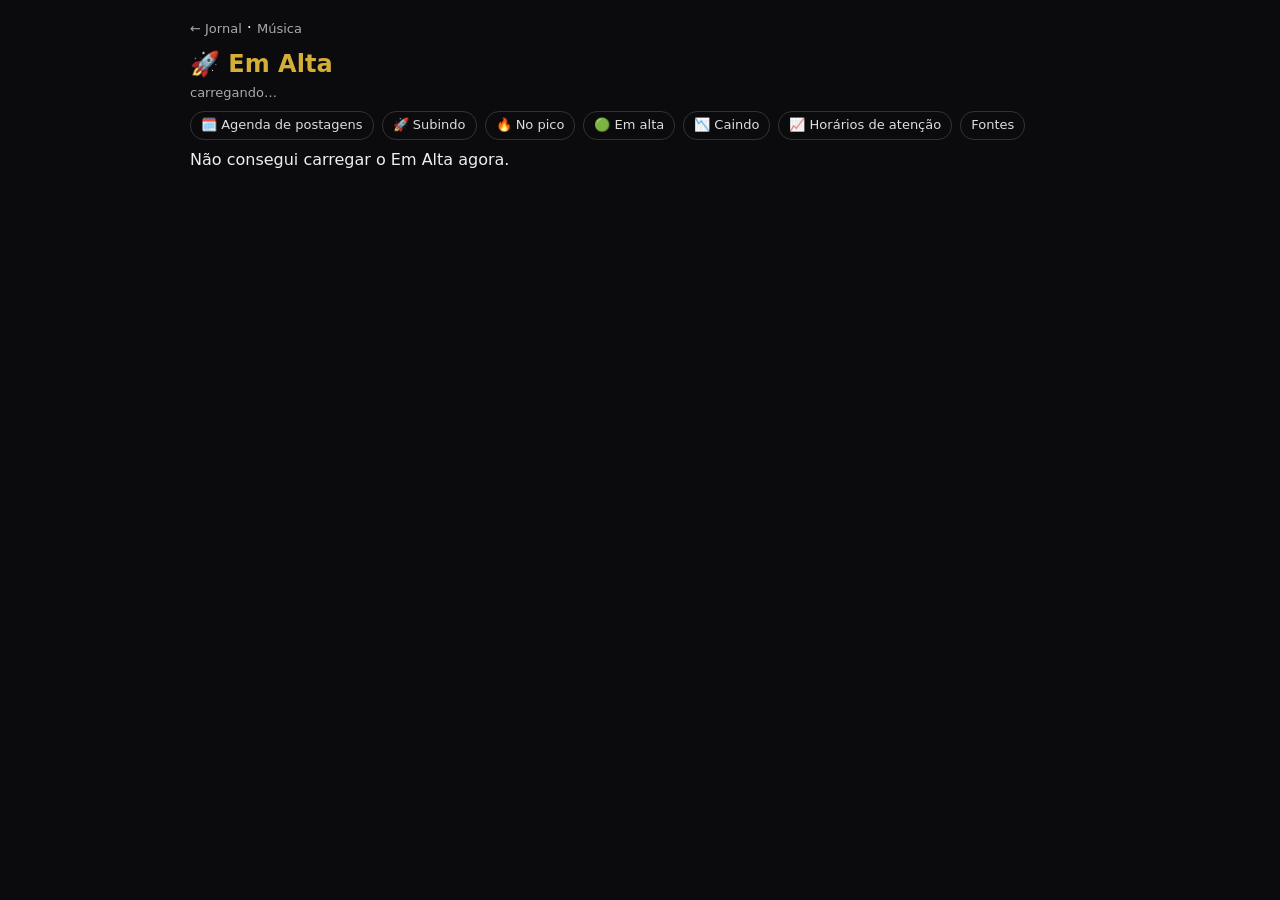
==== emalta.html @ 2f7ef6e5 "Em Alta (fases 1 e 2): mais comentado no Brasil e no mundo cruzando Google Trends BR/EUA, X (trends2" ====
<!doctype html><html lang="pt-BR"><head><meta charset="utf-8"><meta name="viewport" content="width=device-width,initial-scale=1">
<title>Em Alta · Jornal Visão da Fênix</title><link rel="icon" href="favicon-32.png"><meta name="theme-color" content="#0b0b0d">
<style>body{margin:0;background:#0b0b0d;color:#eee;font:16px/1.45 system-ui,sans-serif}main{max-width:900px;margin:auto;padding:16px}
h1{font-size:24px;color:#d4af37;margin:8px 0 2px}h2{font-size:19px;margin:28px 0 6px;color:#d4af37}.m{color:#aaa;font-size:13px}
nav{position:sticky;top:0;background:#0b0b0dee;padding:8px 0;display:flex;gap:8px;flex-wrap:wrap;z-index:2}nav a{font-size:13px;padding:4px 10px;border:1px solid #333;border-radius:14px;color:#ddd;text-decoration:none}
a{color:#fff}.it{background:#141418;border:1px solid #26262c;border-radius:10px;padding:10px 12px;margin:8px 0}.it.sub{border-left:4px solid #5fd38d}.it.pic{border-left:4px solid #d4af37}.it.cai{border-left:4px solid #777;opacity:.8}
.et{font-weight:700;font-size:13px;margin-right:6px}.nm{font-weight:700;font-size:17px}.ok{color:#5fd38d;font-size:13px;font-weight:600}.ap{color:#e8c25a;font-size:13px;font-weight:600}
.vz{font-size:13px;color:#bbb}.vz a{color:#9fd0ff;text-decoration:none}.slot{display:flex;gap:12px;align-items:baseline;padding:9px 12px;background:#141418;border-radius:10px;margin:6px 0;border:1px solid #26262c}
.slot b{font-size:20px;color:#d4af37;min-width:64px}.slot.passou{opacity:.45}.barras{display:grid;grid-template-columns:repeat(24,1fr);gap:3px;align-items:end;height:140px;margin:8px 0 2px}
.barras div{background:#d4af37;border-radius:3px 3px 0 0;min-height:2px}.barras div.top{background:#5fd38d}.hs{display:grid;grid-template-columns:repeat(24,1fr);gap:3px;font-size:10px;color:#888;text-align:center}
.f{font-size:13px;color:#aaa}.f b{color:#5fd38d}.f i{color:#e8c25a;font-style:normal}</style></head>
<body><main><a href="./" class="m" style="text-decoration:none">← Jornal</a> · <a href="musica.html" class="m" style="text-decoration:none">Música</a>
<h1>🚀 Em Alta</h1><div class="m" id="at">carregando…</div>
<nav><a href="#agenda">🗓️ Agenda de postagens</a><a href="#subindo">🚀 Subindo</a><a href="#pico">🔥 No pico</a><a href="#estavel">🟢 Em alta</a><a href="#caindo">📉 Caindo</a><a href="#curva">📈 Horários de atenção</a><a href="#fontes">Fontes</a></nav>
<div id="r"></div></main>
<script>
const e=s=>String(s??'').replace(/[&<>"]/g,c=>({'&':'&amp;','<':'&lt;','>':'&gt;','"':'&quot;'}[c]));
const NOMES={subindo:['🚀 Subindo','apareceu há pouco ou está crescendo agora'],pico:['🔥 No pico','em 3 fontes ou mais, no topo'],estavel:['🟢 Em alta','estável'],caindo:['📉 Caindo','perdendo posição']};
const CL={subindo:'sub',pico:'pic',estavel:'',caindo:'cai'};
const FN={googleTrendsBrasil:'Google Trends Brasil',googleTrendsEUA:'Google Trends EUA',xBrasil:'X Brasil (trends24)',xMundo:'X mundo (trends24)',googleNoticiasBrasil:'Google Notícias Brasil',googleNoticiasMundo:'Google Notícias Mundo',imprensa:'Imprensa do jornal (mesmo fato em vários veículos)',wikipedia:'Wikipedia (mais lidas)',atencao:'Curva de atenção (Wikipedia por hora)'};
const item=i=>'<div class="it '+CL[i.etiqueta]+'" id="i-'+e(i.id)+'"><span class="et">'+e(i.rotulo)+'</span><span class="nm">'+e(i.nome)+'</span>'+
 (i.manchete&&i.manchete!==i.nome?'<div><a href="'+e(i.link)+'" target="_blank" rel="noopener">'+e(i.manchete)+'</a></div>':'')+
 (i.motivo.length?'<div class="m">Por quê: '+e(i.motivo.join(' · '))+'</div>':'')+'<div class="m">'+e(i.numerosTexto)+' · fontes: '+e(i.tiposNomes.join(', '))+' · confiança '+e(i.confianca)+'</div>'+
 '<div>'+(i.publicavel?'<span class="ok">✅ '+i.veiculos.length+' veículos diferentes: pode virar post</span>':'<span class="ap">🔎 Em apuração: menos de 2 veículos, ainda não pode virar post</span>')+'</div>'+
 (i.veiculos.length?'<div class="vz">'+i.veiculos.slice(0,8).map(v=>'<a href="'+e(v.link)+'" target="_blank" rel="noopener" title="'+e(v.titulo)+'">'+e(v.nome)+'</a>').join(' · ')+'</div>':'')+'</div>';
fetch('emalta.json',{cache:'no-store'}).then(r=>r.json()).then(j=>{
 document.getElementById('at').textContent='Atualizado '+j.atualizado.replace('T',' ')+' (Brasília) · '+j.itens.length+' assuntos · lista sem tamanho fixo: entra tudo o que passa no corte.';
 let o='<div class="m">'+e(j.explica)+'</div>';
 const A=j.agenda||{};o+='<h2 id="agenda">🗓️ Agenda de postagens de hoje</h2><div class="m">'+e(A.explica||'')+'</div>'+
  (A.slots||[]).map(s=>'<div class="slot'+(s.passou?' passou':'')+'"><b>'+e(s.hora)+'</b><div>'+(s.passou?'já passou':s.item?'<a href="#i-'+e(s.item.id)+'">'+e(s.item.nome)+'</a> '+(s.item.publicavel?'<span class="ok">✅</span>':'<span class="ap">🔎</span>'):'livre')+
  '<div class="m">'+(s.acima>=0?s.acima+'% acima da média do dia':'abaixo da média')+' ('+e(s.tipoDia)+')</div></div></div>').join('');
 for(const k of ['subindo','pico','estavel','caindo']){const l=j.itens.filter(i=>i.etiqueta===k);o+='<h2 id="'+k+'">'+NOMES[k][0]+' ('+l.length+')</h2><div class="m">'+NOMES[k][1]+'</div>'+(l.length?l.map(item).join(''):'<div class="m">Nada agora.</div>');}
 const C=A.curva||{};const bar=(p,t)=>{if(!p)return '';const mx=Math.max(...p),tops=[...p].map((v,h)=>[v,h]).filter(x=>x[1]>=7).sort((a,b)=>b[0]-a[0]).slice(0,4).map(x=>x[1]);
  return '<h3 style="font-size:15px;margin:14px 0 0">'+t+'</h3><div class="barras">'+p.map((v,h)=>'<div class="'+(tops.includes(h)?'top':'')+'" style="height:'+Math.round(v/mx*100)+'%" title="'+String(h).padStart(2,'0')+'h: '+v+'% do dia"></div>').join('')+'</div><div class="hs">'+p.map((v,h)=>'<span>'+h+'</span>').join('')+'</div>';};
 o+='<h2 id="curva">📈 Horários de atenção do público brasileiro</h2><div class="m">Parte de cada hora no total de visitas do dia na Wikipedia em português (horário de Brasília). Medido em '+(C.dias||0)+' dias completos'+(C.de?' ('+e(C.de)+' a '+e(C.ate)+')':'')+'. Em verde, as horas mais fortes depois das 7h. É a atenção do público em geral, não dos seus seguidores.</div>'+
  bar(C.uteis,'Dias úteis ('+(C.diasUteis||0)+' dias)')+bar(C.fimDeSemana,'Fim de semana ('+(C.diasFimDeSemana||0)+' dias)');
 o+='<h2 id="fontes">Fontes desta rodada</h2><div class="f">'+Object.entries(j.fontes).map(([k,v])=>(FN[k]||k)+': '+(v.ok?'<b>ok</b> ('+v.itens+')':'<i>sem resposta agora</i>')).join(' · ')+'</div><div class="m" style="margin-top:8px">Só fontes públicas, sem login e sem IA. YouTube Em Alta (acabou em 2025), TikTok, Reddit e GDELT ficam de fora porque não abrem de forma pública e estável.</div>';
 document.getElementById('r').innerHTML=o;}).catch(()=>{document.getElementById('r').textContent='Não consegui carregar o Em Alta agora.';});
</script></body></html>
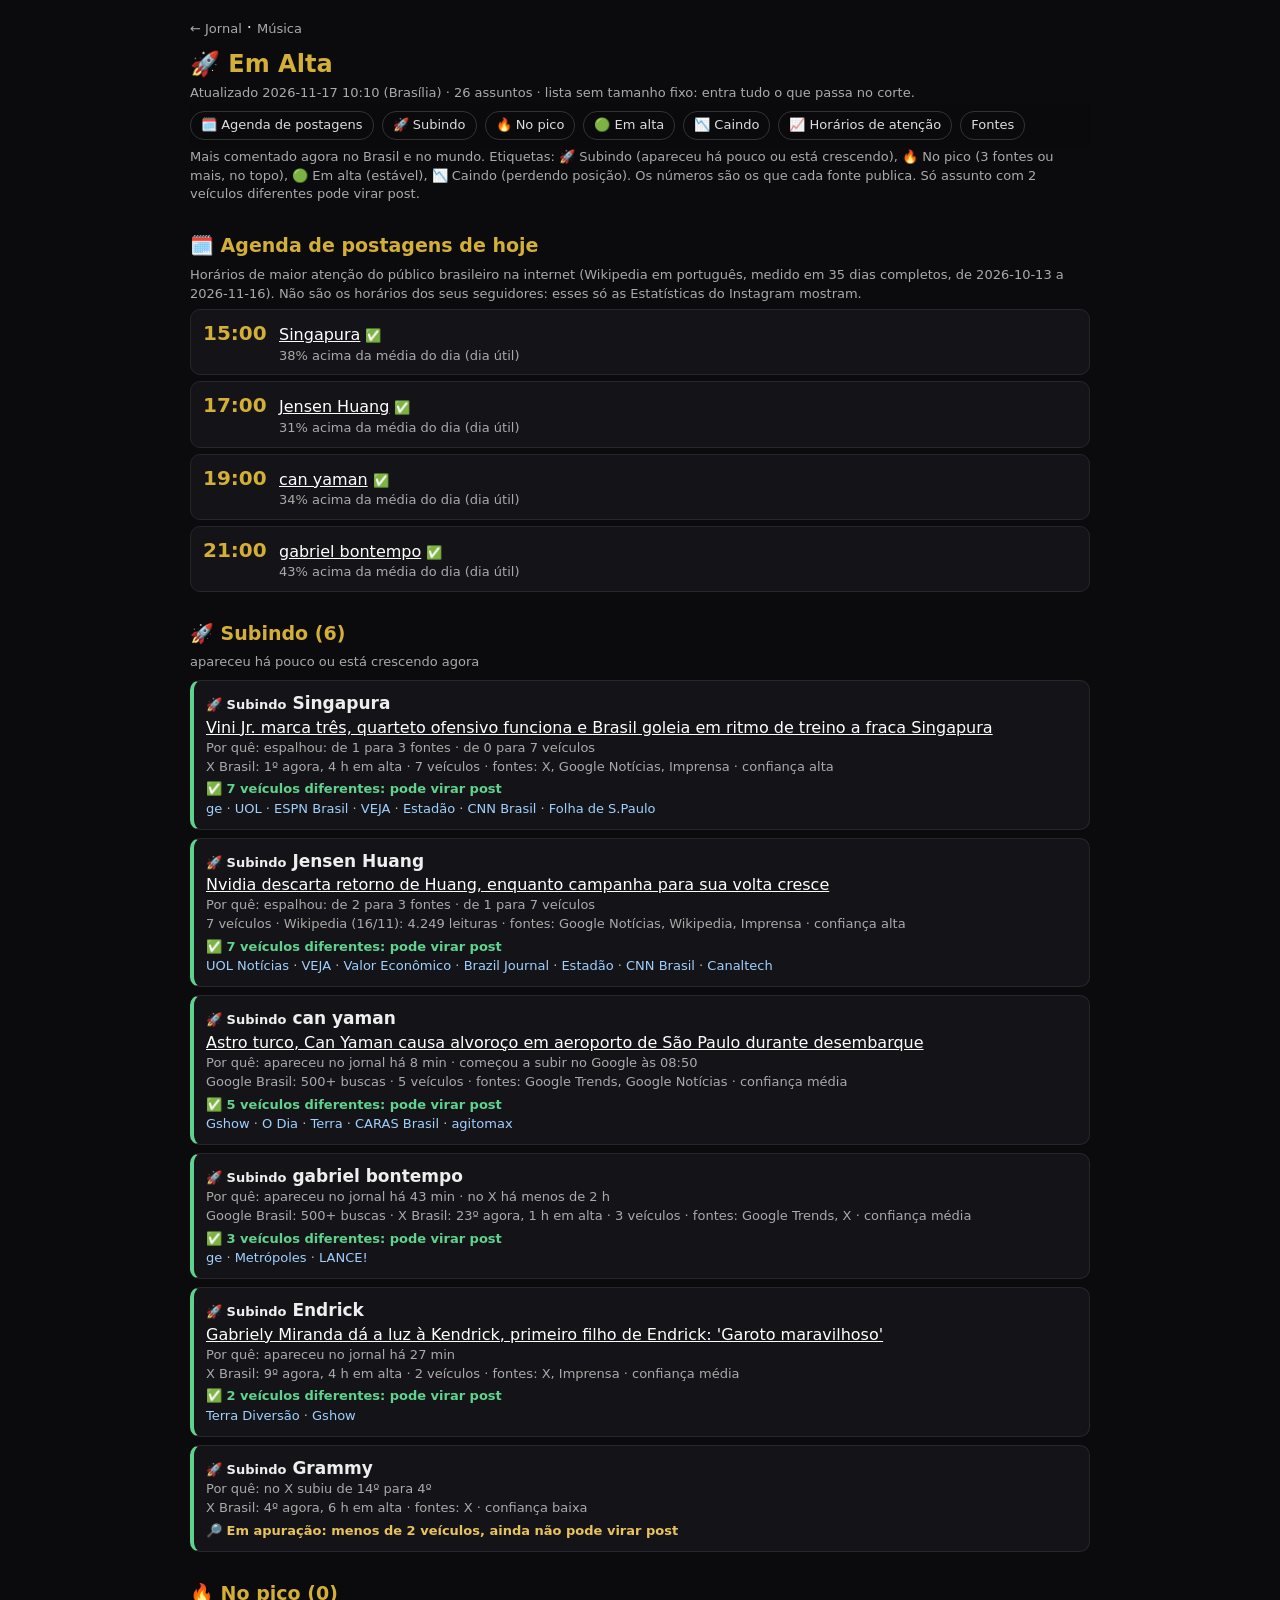
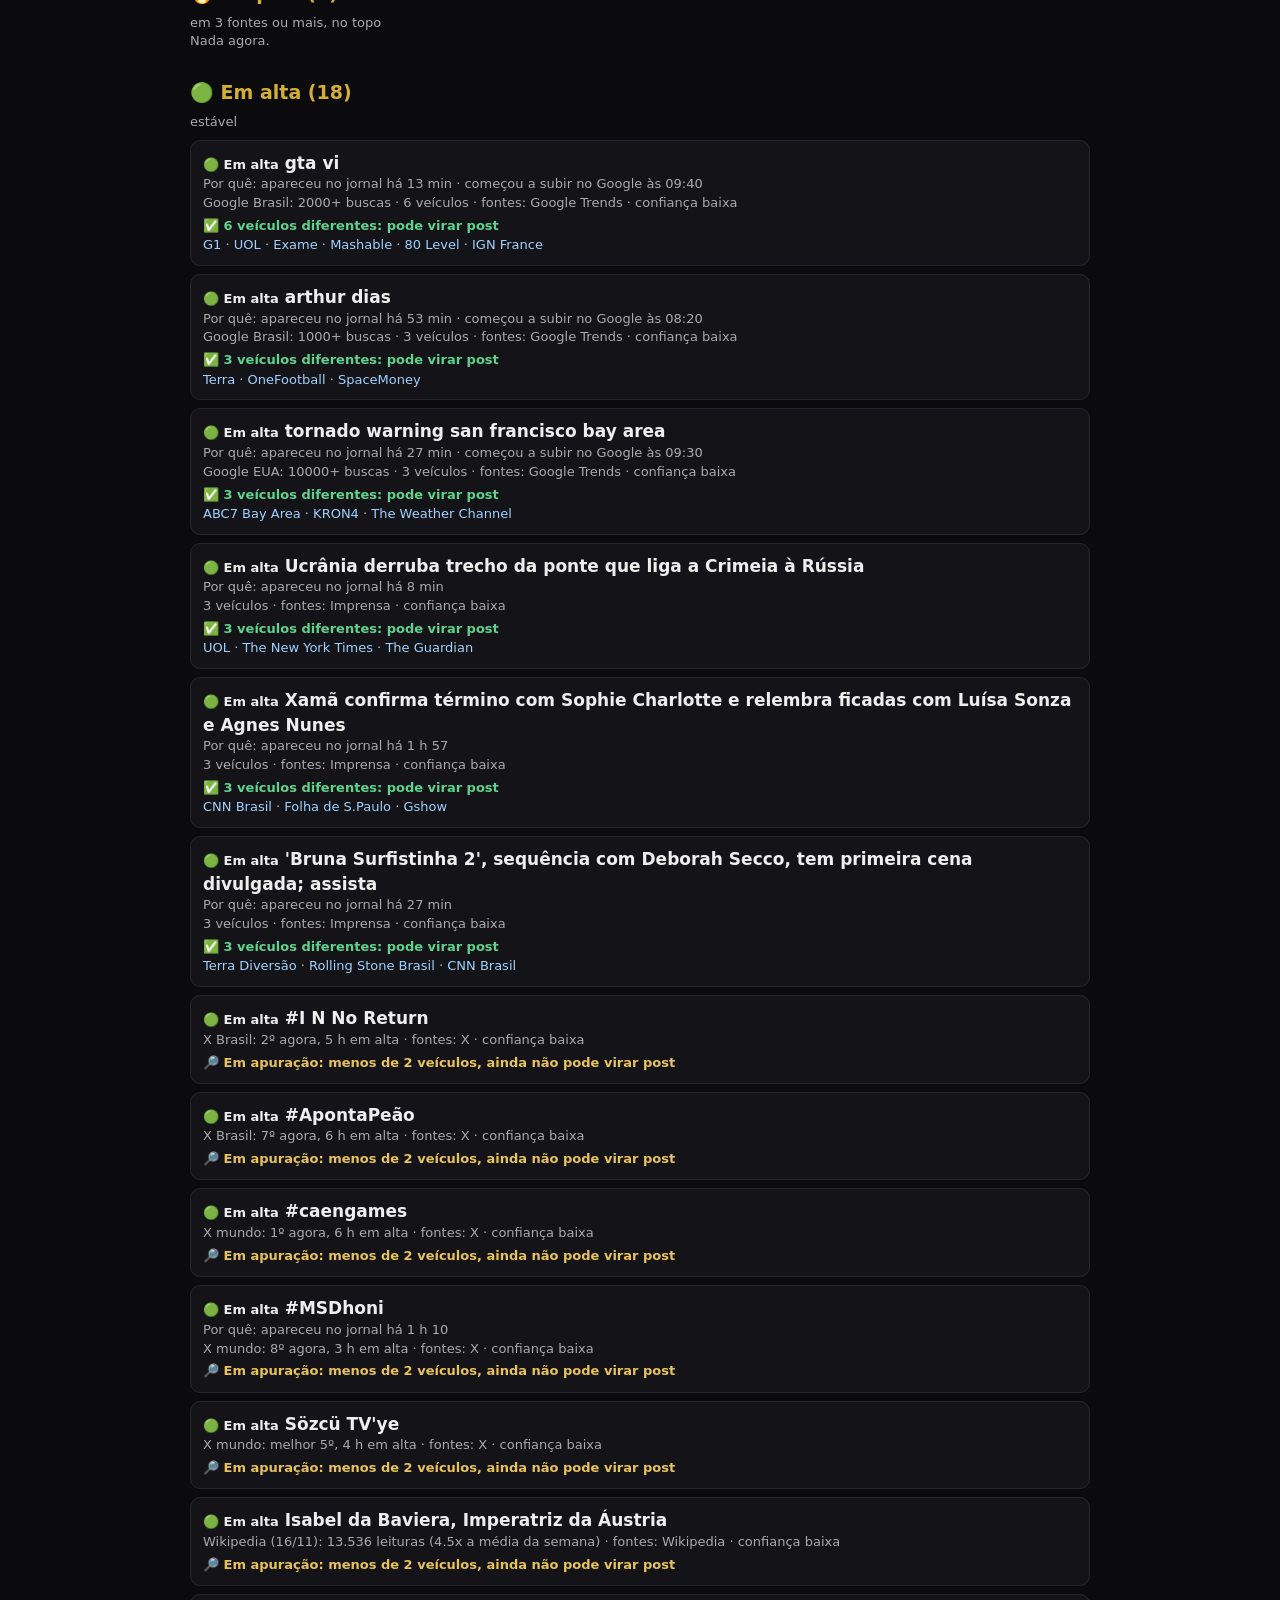
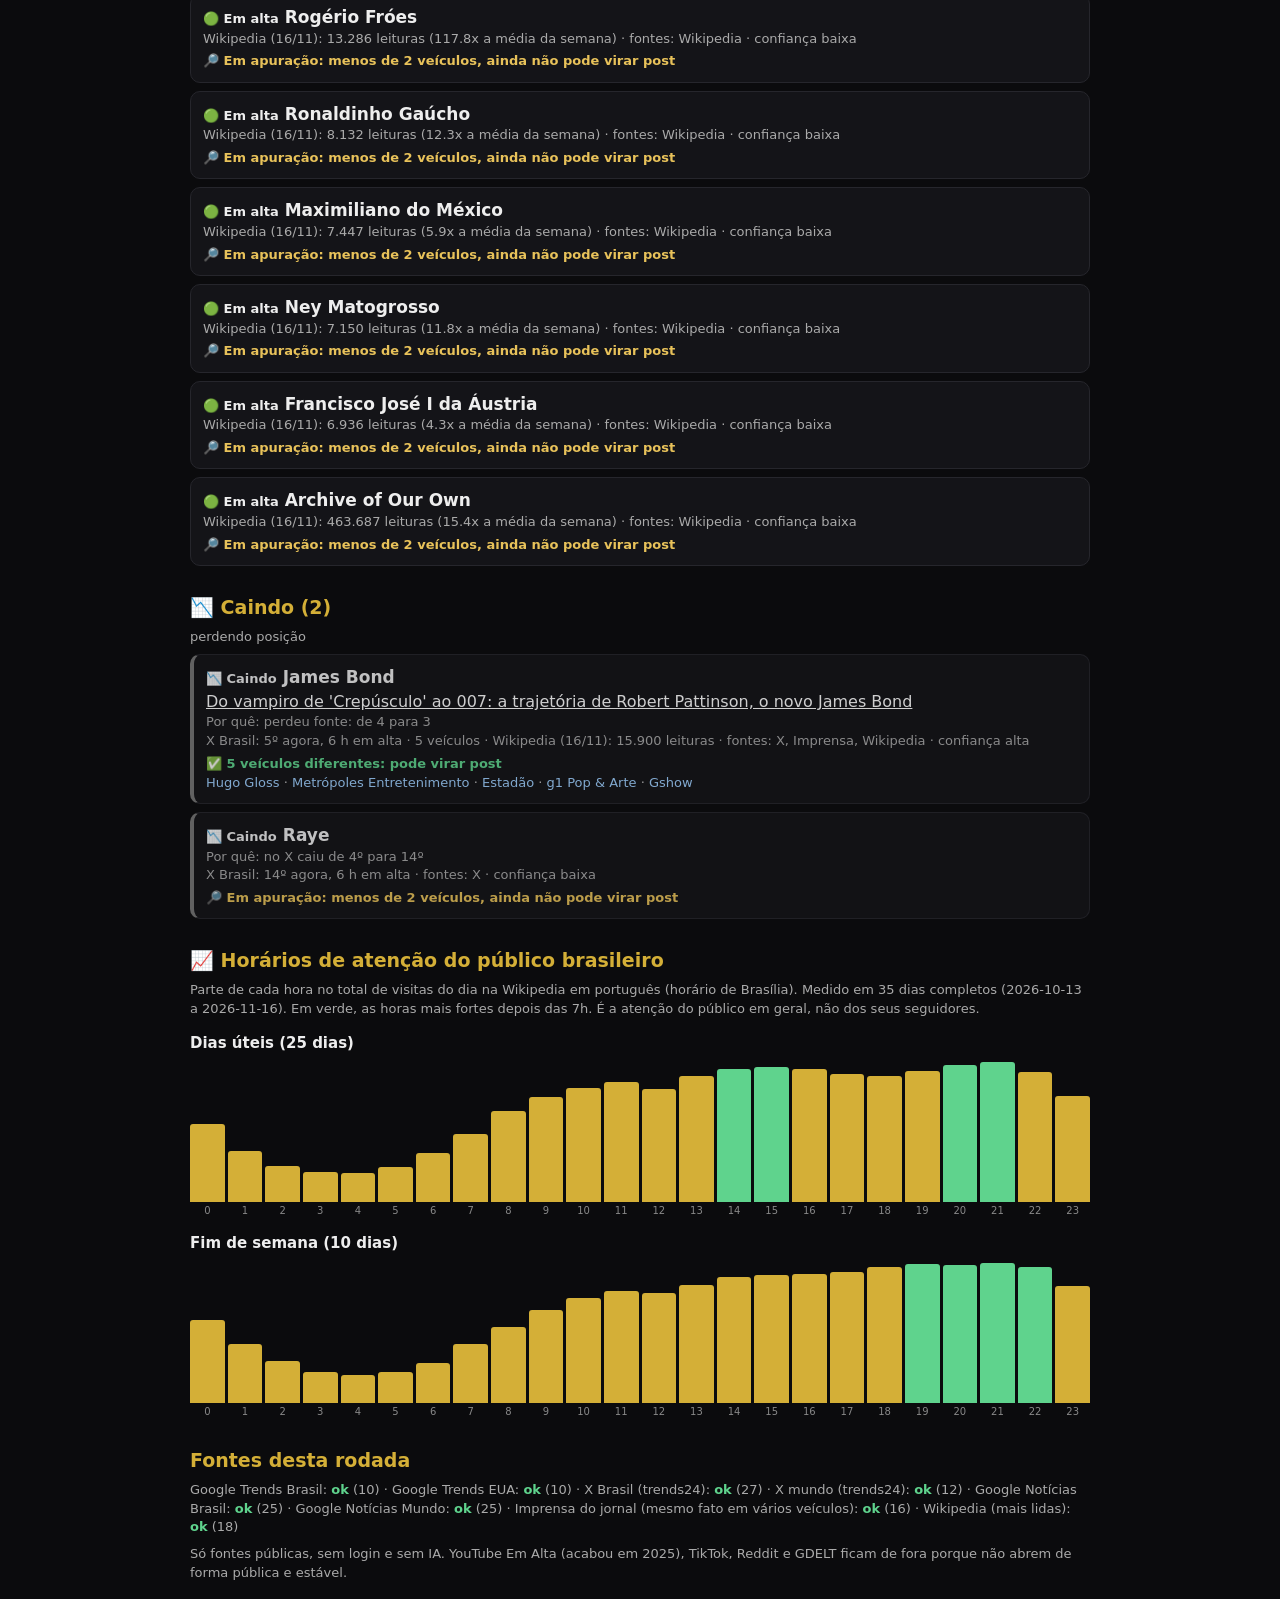
==== commit 197d6e66: "📊 Nota de potencial de postagem em toda notícia e todo aviso (0 a 100%) Pedido A de 17/11. scripts/p" ====
--- a/emalta.html
+++ b/emalta.html
@@ -14,11 +14,13 @@
 <nav><a href="#agenda">🗓️ Agenda de postagens</a><a href="#subindo">🚀 Subindo</a><a href="#pico">🔥 No pico</a><a href="#estavel">🟢 Em alta</a><a href="#caindo">📉 Caindo</a><a href="#curva">📈 Horários de atenção</a><a href="#fontes">Fontes</a></nav>
 <div id="r"></div></main>
 <script>
+const nt=s=>{const p=s&&s.pot;if(!p)return'';const C={'nao-deixe':['#d4af37','#0d0b08','#d4af37'],vale:['#0d0b08','#d4af37','#d4af37'],opcional:['#0d0b08','#bfa775','#5a5040']}[p.faixa]||['#0d0b08','#bfa775','#5a5040'];return '<div class="nota" data-qa="nota" style="margin:2px 0 6px"><span style="display:inline-block;font:700 13px/1.2 system-ui,sans-serif;letter-spacing:.02em;padding:5px 10px;border-radius:999px;border:1.5px solid '+C[2]+';background:'+C[0]+';color:'+C[1]+'">'+e(p.rotulo)+'</span><div style="font:500 12px/1.35 system-ui,sans-serif;color:#bfa775;margin-top:3px">'+e(p.motivo)+'</div></div>'};  // 📊 nota de potencial (17/11): selo preto e dourado
+
 const e=s=>String(s??'').replace(/[&<>"]/g,c=>({'&':'&amp;','<':'&lt;','>':'&gt;','"':'&quot;'}[c]));
 const NOMES={subindo:['🚀 Subindo','apareceu há pouco ou está crescendo agora'],pico:['🔥 No pico','em 3 fontes ou mais, no topo'],estavel:['🟢 Em alta','estável'],caindo:['📉 Caindo','perdendo posição']};
 const CL={subindo:'sub',pico:'pic',estavel:'',caindo:'cai'};
 const FN={googleTrendsBrasil:'Google Trends Brasil',googleTrendsEUA:'Google Trends EUA',xBrasil:'X Brasil (trends24)',xMundo:'X mundo (trends24)',googleNoticiasBrasil:'Google Notícias Brasil',googleNoticiasMundo:'Google Notícias Mundo',imprensa:'Imprensa do jornal (mesmo fato em vários veículos)',wikipedia:'Wikipedia (mais lidas)',atencao:'Curva de atenção (Wikipedia por hora)'};
-const item=i=>'<div class="it '+CL[i.etiqueta]+'" id="i-'+e(i.id)+'"><span class="et">'+e(i.rotulo)+'</span><span class="nm">'+e(i.nome)+'</span>'+
+const item=i=>'<div class="it '+CL[i.etiqueta]+'" id="i-'+e(i.id)+'">'+nt(i)+'<span class="et">'+e(i.rotulo)+'</span><span class="nm">'+e(i.nome)+'</span>'+
  (i.manchete&&i.manchete!==i.nome?'<div><a href="'+e(i.link)+'" target="_blank" rel="noopener">'+e(i.manchete)+'</a></div>':'')+
  (i.motivo.length?'<div class="m">Por quê: '+e(i.motivo.join(' · '))+'</div>':'')+'<div class="m">'+e(i.numerosTexto)+' · fontes: '+e(i.tiposNomes.join(', '))+' · confiança '+e(i.confianca)+'</div>'+
  '<div>'+(i.publicavel?'<span class="ok">✅ '+i.veiculos.length+' veículos diferentes: pode virar post</span>':'<span class="ap">🔎 Em apuração: menos de 2 veículos, ainda não pode virar post</span>')+'</div>'+
